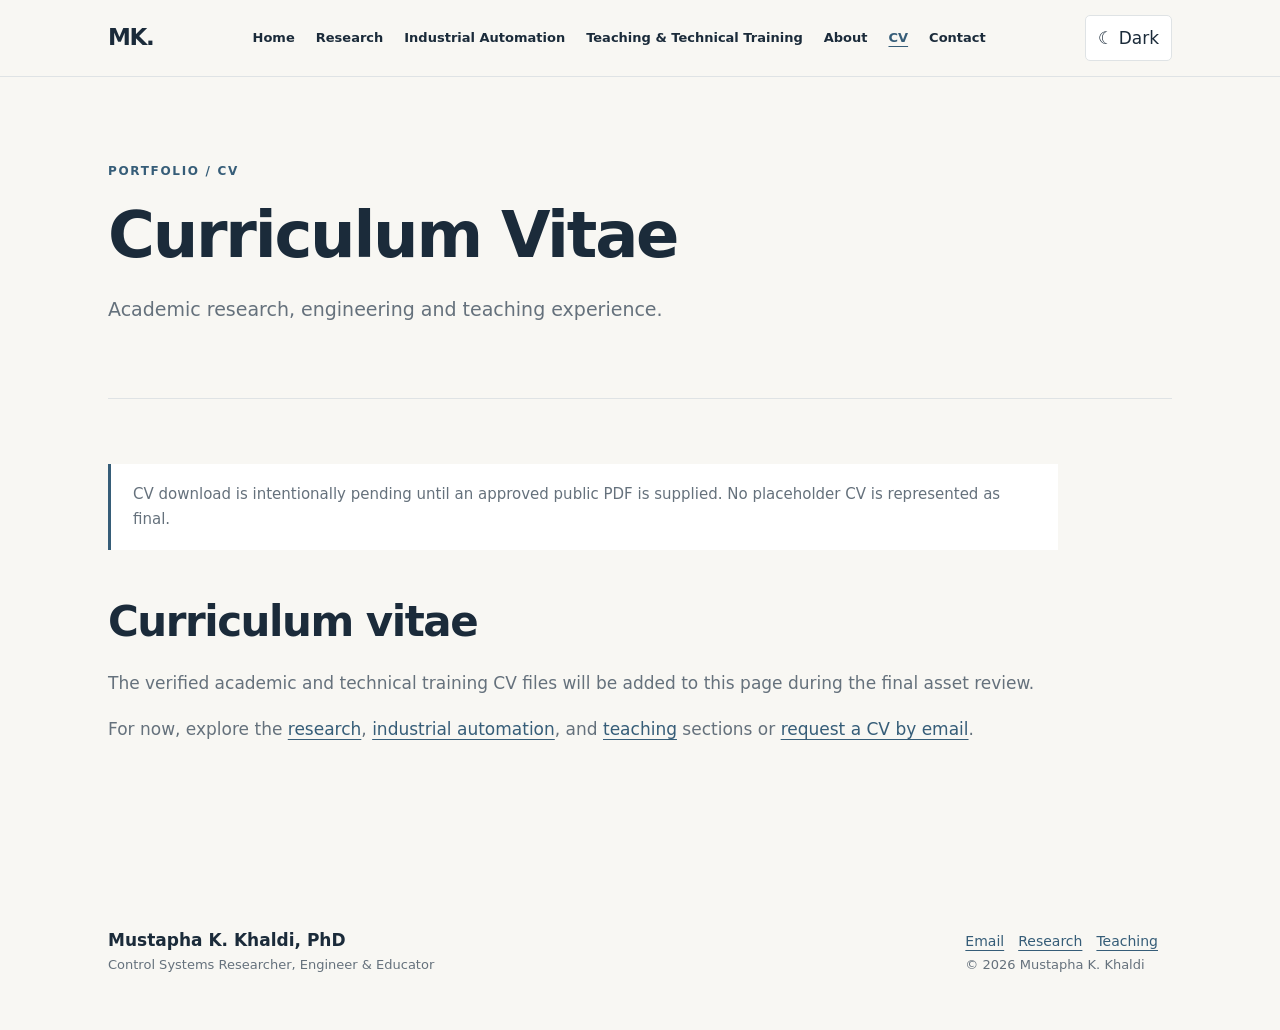
==== cv.html @ 3e9b9cb2 "Add files via upload" ====
<!doctype html><html lang="en"><head><meta charset="utf-8"><meta name="viewport" content="width=device-width, initial-scale=1"><meta name="description" content="Research, industrial automation and teaching portfolio of Mustapha K. Khaldi, PhD."><title>Curriculum Vitae | Mustapha K. Khaldi, PhD</title><link rel="stylesheet" href="assets/css/style.css"><script src="assets/js/main.js" defer></script></head><body><a class="skip" href="#main">Skip to content</a><header class="site-header"><div class="container header-inner"><a class="logo" href="index.html" aria-label="Mustapha Khaldi home">MK.</a><nav class="nav" id="main-nav" aria-label="Main navigation"><a href="index.html">Home</a><a href="research.html">Research</a><a href="industrial-automation.html">Industrial Automation</a><a href="teaching.html">Teaching & Technical Training</a><a href="about.html">About</a><a href="cv.html" aria-current="page">CV</a><a href="index.html#contact">Contact</a></nav><div class="header-actions"><button class="theme-toggle" data-theme-toggle type="button">Theme</button><button class="menu-toggle" data-menu-toggle type="button" aria-controls="main-nav" aria-expanded="false">Menu</button></div></div></header><main id="main"><div class="container"><div class="page-hero"><div class="overline">Portfolio / CV</div><h1>Curriculum Vitae</h1><p class="lead">Academic research, engineering and teaching experience.</p></div><div class="page-content"><div class="notice">CV download is intentionally pending until an approved public PDF is supplied. No placeholder CV is represented as final.</div><h2>Curriculum vitae</h2><p>The verified academic and technical training CV files will be added to this page during the final asset review.</p><p>For now, explore the <a href="research.html">research</a>, <a href="industrial-automation.html">industrial automation</a>, and <a href="teaching.html">teaching</a> sections or <a href="mailto:khaldi.mustapha.k@gmail.com">request a CV by email</a>.</p></div></div></main><footer class="footer"><div class="container footer-inner"><div><strong>Mustapha K. Khaldi, PhD</strong><div class="small">Control Systems Researcher, Engineer & Educator</div></div><div><a href="mailto:khaldi.mustapha.k@gmail.com">Email</a><a href="research.html">Research</a><a href="teaching.html">Teaching</a><div class="small">© <span id="year">2026</span> Mustapha K. Khaldi</div></div></div></footer></body></html>
---- assets/css/style.css ----
:root{color-scheme:light;--bg:#F8F7F3;--surface:#FFFFFF;--text:#1B2B3A;--accent:#365D78;--muted:#65717C;--border:#DFE3E5}
:root[data-theme="dark"]{color-scheme:dark;--bg:#111B25;--surface:#1B2936;--text:#F2F1ED;--accent:#A2C4D8;--muted:#AAB7C2;--border:#344451}
*{box-sizing:border-box}html{scroll-behavior:smooth;scroll-padding-top:90px}body{margin:0;background:var(--bg);color:var(--text);font:17px/1.65 Inter,ui-sans-serif,system-ui,-apple-system,"Segoe UI",sans-serif}a{color:var(--accent);text-underline-offset:4px}a:hover{text-decoration-thickness:2px}button{font:inherit}button:focus-visible,a:focus-visible{outline:3px solid var(--accent);outline-offset:4px}.container{max-width:1160px;margin:auto;padding-inline:48px}.site-header{position:sticky;top:0;z-index:20;background:var(--bg);border-bottom:1px solid var(--border)}.header-inner{display:flex;align-items:center;justify-content:space-between;gap:20px;min-height:76px}.logo{font-size:23px;font-weight:750;letter-spacing:-.06em;color:var(--text);text-decoration:none}.nav{display:flex;align-items:center;gap:21px}.nav a{font-size:13px;font-weight:600;color:var(--text);text-decoration:none}.nav a[aria-current="page"],.nav a:hover{color:var(--accent);text-decoration:underline}.theme-toggle,.menu-toggle{border:1px solid var(--border);background:var(--surface);color:var(--text);border-radius:5px;padding:8px 12px;cursor:pointer;min-height:42px}.menu-toggle{display:none}.hero{display:grid;grid-template-columns:1.4fr .85fr;gap:72px;align-items:center;padding-block:110px 120px}.eyebrow,.overline{font-size:12px;font-weight:700;letter-spacing:.14em;text-transform:uppercase;color:var(--accent)}h1,h2,h3{line-height:1.16;letter-spacing:-.035em}h1{font-size:clamp(42px,5vw,65px);margin:16px 0 22px;font-weight:650}h2{font-size:clamp(30px,3.3vw,42px);font-weight:620;margin:12px 0 22px}h3{font-size:21px;font-weight:650;margin:0 0 10px}p{margin:0 0 18px}.lead{font-size:19px;color:var(--muted);max-width:680px}.hero .lead{max-width:610px}.actions{display:flex;flex-wrap:wrap;gap:12px;margin-top:30px}.btn{display:inline-flex;align-items:center;justify-content:center;min-height:46px;padding:10px 18px;border:1px solid var(--accent);border-radius:5px;background:var(--accent);color:var(--bg);text-decoration:none;font-size:14px;font-weight:650}.btn:hover{filter:brightness(.94)}.btn.secondary{background:transparent;color:var(--accent)}.portrait-placeholder{aspect-ratio:4/5;border:1px solid var(--border);background:var(--surface);display:flex;align-items:center;justify-content:center;flex-direction:column;text-align:center;gap:12px;color:var(--muted);padding:35px}.portrait-placeholder svg{width:85px;height:85px;opacity:.45}.small{font-size:13px;color:var(--muted)}.pillar-nav{display:grid;grid-template-columns:repeat(3,1fr);border-block:1px solid var(--border)}.pillar-nav a{padding:25px 20px;text-decoration:none;color:var(--text);border-right:1px solid var(--border);font-weight:600}.pillar-nav a:first-child{padding-left:0}.pillar-nav a:last-child{border:0}.pillar-nav span{display:block;font-size:12px;color:var(--accent);letter-spacing:.12em;margin-bottom:5px}.section{padding-block:105px;border-bottom:1px solid var(--border)}.section-head{max-width:790px;margin-bottom:42px}.index-row{display:grid;grid-template-columns:65px 1fr 1.5fr;gap:25px;align-items:baseline;padding:25px 0;border-top:1px solid var(--border)}.index-row:last-child{border-bottom:1px solid var(--border)}.index-row .num{font-size:13px;color:var(--accent)}.index-row h3{font-size:20px}.index-row p{color:var(--muted);font-size:15px;margin:0}.subhead{margin:54px 0 20px}.publication{display:grid;grid-template-columns:75px 1fr;gap:20px;border-top:1px solid var(--border);padding:17px 0}.publication:last-child{border-bottom:1px solid var(--border)}.publication .year{color:var(--muted);font-size:14px}.publication a{font-size:14px}.section-link{display:inline-block;margin-top:30px;font-size:15px;font-weight:650}.case{display:grid;grid-template-columns:1.1fr 1fr;gap:36px;align-items:center;background:var(--surface);border:1px solid var(--border);padding:26px}.diagram{background:var(--bg);border:1px solid var(--border);padding:20px;min-height:300px;display:flex;align-items:center}.diagram svg{width:100%;height:auto}.tags{display:flex;flex-wrap:wrap;gap:8px;margin-top:20px}.tag{font-size:12px;color:var(--muted);border:1px solid var(--border);padding:3px 8px}.grid-four{display:grid;grid-template-columns:repeat(2,1fr);gap:30px;margin-top:38px}.mini{border-top:1px solid var(--border);padding-top:22px}.mini p{font-size:15px;color:var(--muted)}.timeline{display:grid;grid-template-columns:repeat(3,1fr);gap:24px}.timeline article{border-top:1px solid var(--border);padding-top:20px}.timeline p{font-size:15px;color:var(--muted)}.course-grid{display:grid;grid-template-columns:repeat(2,1fr);gap:18px}.course{border:1px solid var(--border);background:var(--surface);padding:22px}.course .small{margin:0 0 8px}.course h3{font-size:18px}.notice{padding:18px 22px;border-left:3px solid var(--accent);background:var(--surface);font-size:15px;color:var(--muted)}.about-strip{display:grid;grid-template-columns:1fr 1.6fr;gap:60px}.footer{padding-block:55px}.footer-inner{display:flex;justify-content:space-between;gap:25px;flex-wrap:wrap}.footer a{margin-right:14px;font-size:14px}.page-hero{padding-block:85px 55px;border-bottom:1px solid var(--border)}.page-hero h1{max-width:850px}.page-content{padding-block:65px 110px;max-width:950px}.page-content h2{margin-top:48px}.page-content li{margin-bottom:9px}.page-content p,.page-content li{color:var(--muted)}.skip{position:absolute;top:-100px;left:10px;background:var(--surface);padding:10px;z-index:30}.skip:focus{top:10px}@media(max-width:900px){.container{padding-inline:24px}.nav{gap:12px}.nav a{font-size:12px}.hero{gap:35px}.timeline{grid-template-columns:1fr}}@media(max-width:720px){.header-inner{min-height:68px}.menu-toggle{display:block}.header-actions{display:flex;gap:8px}.nav{display:none;position:absolute;top:67px;left:0;right:0;padding:16px 24px 24px;background:var(--bg);border-bottom:1px solid var(--border);flex-direction:column;align-items:stretch}.nav.open{display:flex}.nav a{font-size:15px;padding:7px 0}.hero{grid-template-columns:1fr;padding-block:60px 70px}.portrait-placeholder{max-width:360px;aspect-ratio:5/3}.pillar-nav{grid-template-columns:1fr}.pillar-nav a,.pillar-nav a:first-child{padding:15px 0;border-right:0;border-bottom:1px solid var(--border)}.section{padding-block:65px}.index-row{grid-template-columns:35px 1fr;gap:10px}.index-row p{grid-column:2}.case{grid-template-columns:1fr;padding:16px}.grid-four,.course-grid,.about-strip{grid-template-columns:1fr}.page-hero{padding-block:55px 40px}.page-content{padding-block:40px 75px}}@media(prefers-reduced-motion:reduce){html{scroll-behavior:auto}*,*:before,*:after{animation-duration:.01ms!important;transition-duration:.01ms!important}}
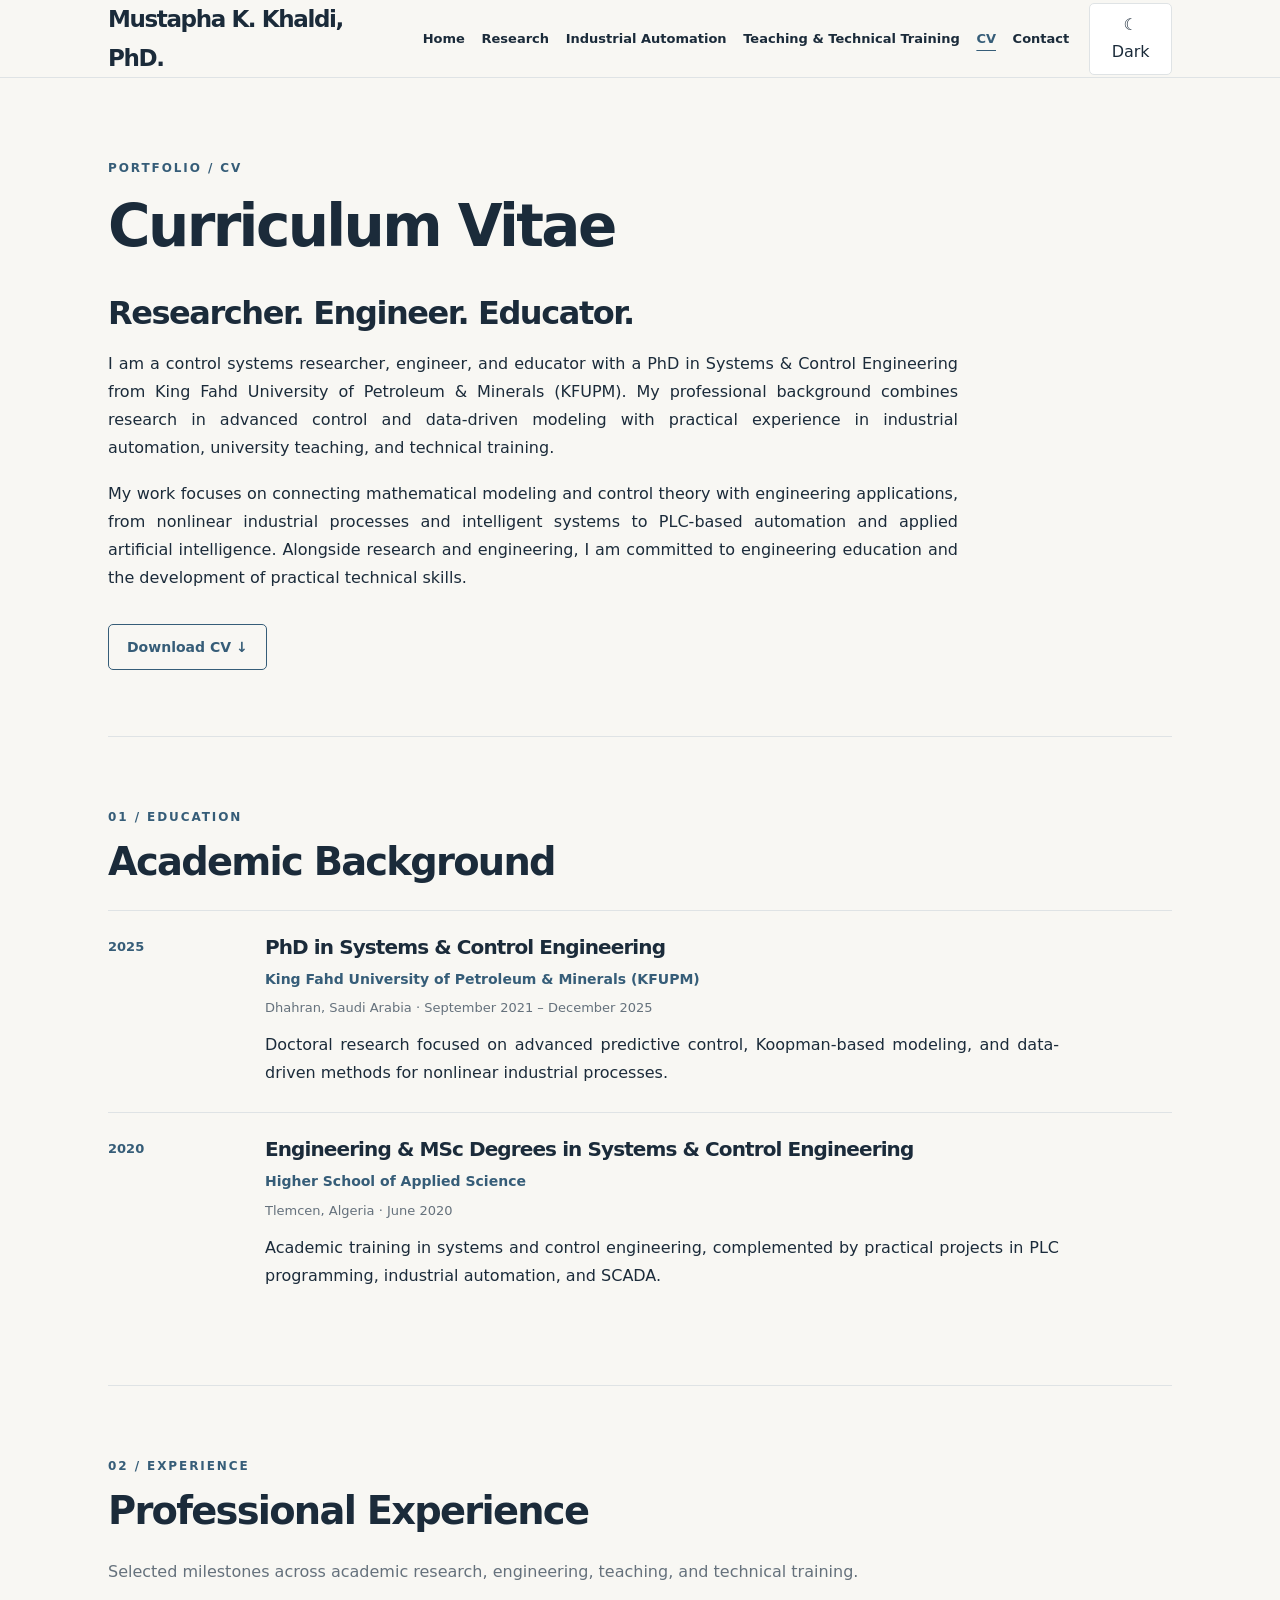
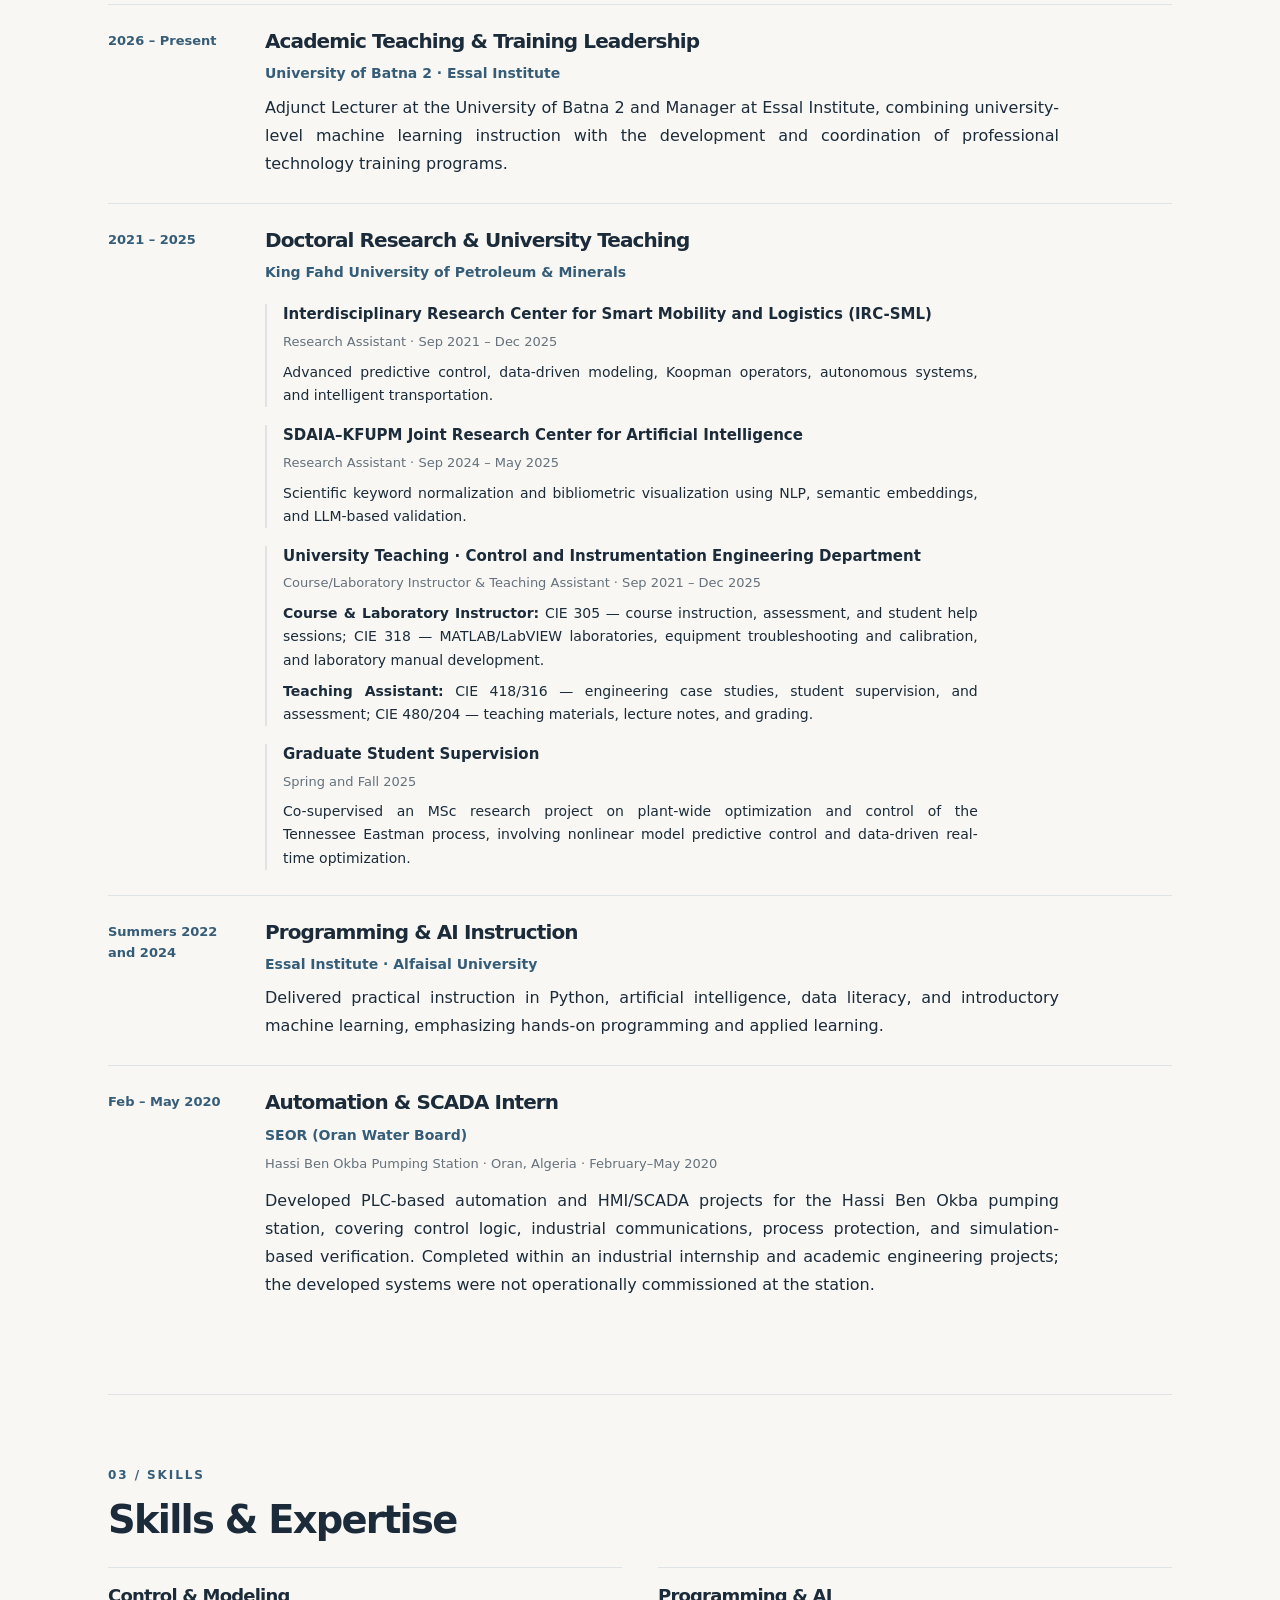
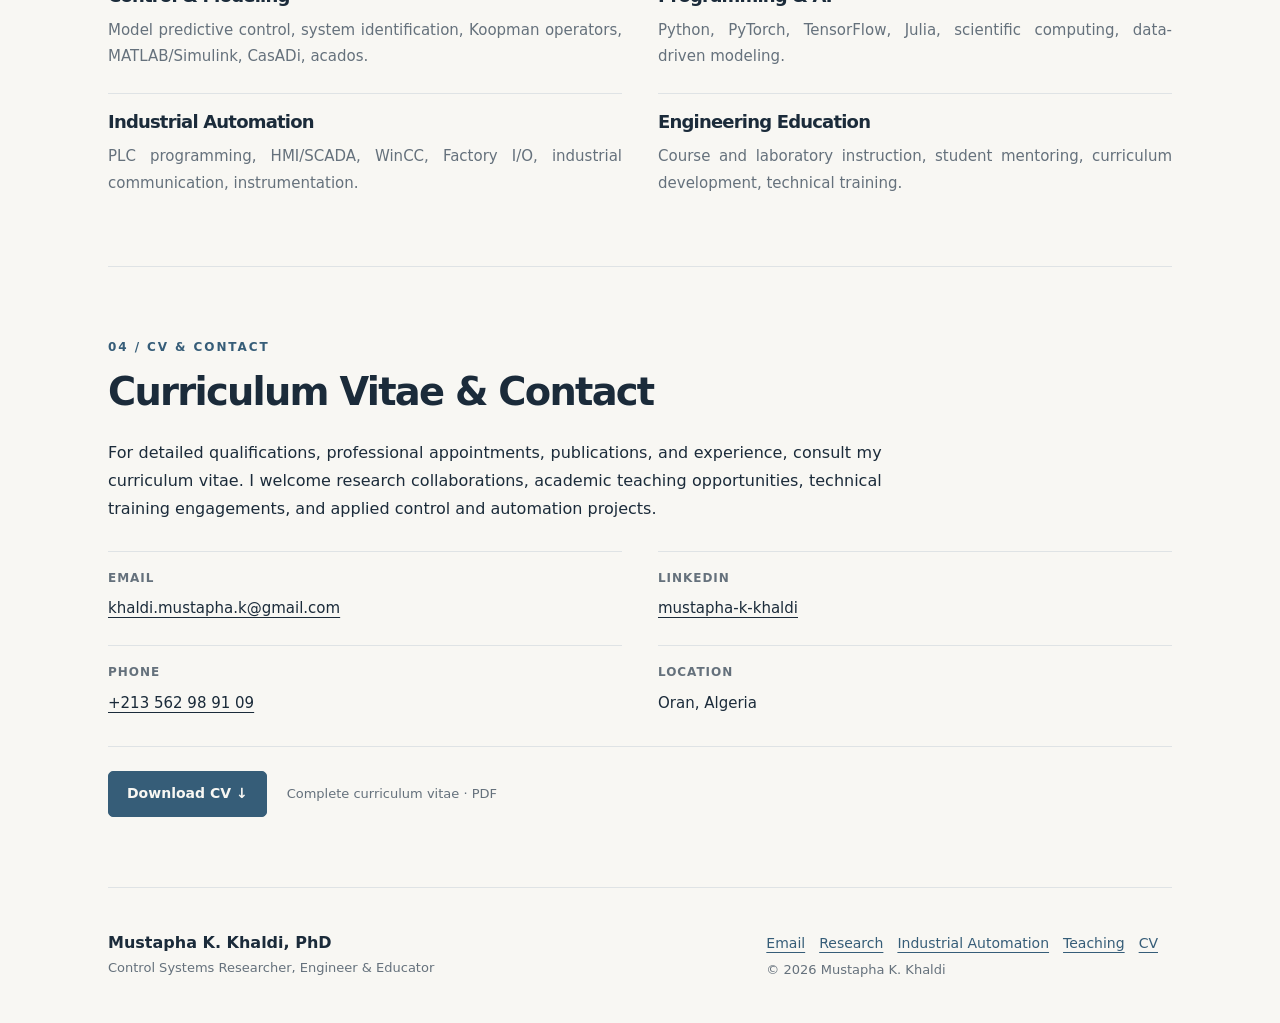
==== commit 1cb7e7f0: "Add files via upload" ====
--- a/cv.html
+++ b/cv.html
@@ -1 +1,226 @@
-<!doctype html><html lang="en"><head><meta charset="utf-8"><meta name="viewport" content="width=device-width, initial-scale=1"><meta name="description" content="Research, industrial automation and teaching portfolio of Mustapha K. Khaldi, PhD."><title>Curriculum Vitae | Mustapha K. Khaldi, PhD</title><link rel="stylesheet" href="assets/css/style.css"><script src="assets/js/main.js" defer></script></head><body><a class="skip" href="#main">Skip to content</a><header class="site-header"><div class="container header-inner"><a class="logo" href="index.html" aria-label="Mustapha Khaldi home">MK.</a><nav class="nav" id="main-nav" aria-label="Main navigation"><a href="index.html">Home</a><a href="research.html">Research</a><a href="industrial-automation.html">Industrial Automation</a><a href="teaching.html">Teaching & Technical Training</a><a href="about.html">About</a><a href="cv.html" aria-current="page">CV</a><a href="index.html#contact">Contact</a></nav><div class="header-actions"><button class="theme-toggle" data-theme-toggle type="button">Theme</button><button class="menu-toggle" data-menu-toggle type="button" aria-controls="main-nav" aria-expanded="false">Menu</button></div></div></header><main id="main"><div class="container"><div class="page-hero"><div class="overline">Portfolio / CV</div><h1>Curriculum Vitae</h1><p class="lead">Academic research, engineering and teaching experience.</p></div><div class="page-content"><div class="notice">CV download is intentionally pending until an approved public PDF is supplied. No placeholder CV is represented as final.</div><h2>Curriculum vitae</h2><p>The verified academic and technical training CV files will be added to this page during the final asset review.</p><p>For now, explore the <a href="research.html">research</a>, <a href="industrial-automation.html">industrial automation</a>, and <a href="teaching.html">teaching</a> sections or <a href="mailto:khaldi.mustapha.k@gmail.com">request a CV by email</a>.</p></div></div></main><footer class="footer"><div class="container footer-inner"><div><strong>Mustapha K. Khaldi, PhD</strong><div class="small">Control Systems Researcher, Engineer & Educator</div></div><div><a href="mailto:khaldi.mustapha.k@gmail.com">Email</a><a href="research.html">Research</a><a href="teaching.html">Teaching</a><div class="small">© <span id="year">2026</span> Mustapha K. Khaldi</div></div></div></footer></body></html>+<!DOCTYPE html>
+
+<html lang="en">
+
+<head>
+    <meta charset="utf-8" />
+    <meta content="width=device-width, initial-scale=1" name="viewport" />
+    <meta content="Professional background, education, experience and CV of Mustapha K. Khaldi, PhD."
+        name="description" />
+    <title>CV | Mustapha K. Khaldi, PhD</title>
+    <script src="assets/js/theme-init.js"></script>
+  <link href="assets/css/style.css" rel="stylesheet" />
+  <link rel="icon" href="assets/images/favicon.svg" type="image/svg+xml">
+  <meta name="theme-color" content="#F8F7F3" media="(prefers-color-scheme: light)">
+  <meta name="theme-color" content="#111B25" media="(prefers-color-scheme: dark)">
+  <meta property="og:type" content="website">
+  <meta property="og:site_name" content="Mustapha K. Khaldi, PhD">
+  <meta property="og:title" content="CV | Mustapha K. Khaldi, PhD">
+  <meta property="og:description" content="Professional background, education, experience and CV of Mustapha K. Khaldi, PhD.">
+  <meta name="twitter:card" content="summary">
+    <script defer="" src="assets/js/main.js"></script>
+</head>
+
+<body><a class="skip" href="#main">Skip to content</a>
+    <header class="site-header">
+        <div class="container header-inner"><a aria-label="Mustapha Khaldi home" class="logo" href="index.html">Mustapha K. Khaldi, PhD.</a>
+            <nav aria-label="Main navigation" class="nav" id="main-nav"><a href="index.html">Home</a><a
+                    href="research.html">Research</a><a href="industrial-automation.html">Industrial Automation</a><a
+                    href="teaching.html">Teaching &amp; Technical Training</a><a aria-current="page"
+                    href="cv.html">CV</a><a href="index.html#contact">Contact</a></nav>
+            <div class="header-actions"><button class="theme-toggle" data-theme-toggle=""
+                    type="button">Theme</button><button aria-controls="main-nav" aria-expanded="false"
+                    class="menu-toggle" data-menu-toggle="" type="button">Menu</button></div>
+        </div>
+    </header>
+    <main id="main">
+        <div class="container">
+            <section class="about-v5-hero" id="profile">
+                <div class="overline">Portfolio / CV</div>
+                <h1>Curriculum Vitae</h1>
+                <div class="about-v5-intro">
+                    <div>
+                        <h2>Researcher. Engineer. Educator.</h2>
+                        <p>I am a control systems researcher, engineer, and educator with a PhD in Systems &amp; Control
+                            Engineering from King Fahd University of Petroleum &amp; Minerals (KFUPM). My professional
+                            background combines research in advanced control and data-driven modeling with practical
+                            experience in industrial automation, university teaching, and technical training.</p>
+                        <p>My work focuses on connecting mathematical modeling and control theory with engineering
+                            applications, from nonlinear industrial processes and intelligent systems to PLC-based
+                            automation and applied artificial intelligence. Alongside research and engineering, I am
+                            committed to engineering education and the development of practical technical skills.</p><a
+                            class="btn secondary" download="Mustapha_K_Khaldi_CV.pdf" href="assets/cv/CV.pdf">Download
+                            CV ↓</a>
+                    </div>
+                </div>
+            </section>
+            <section class="about-v5-section" id="education">
+                <div class="overline">01 / Education</div>
+                <h2>Academic Background</h2>
+                <div class="about-v5-list">
+                    <article>
+                        <div class="about-v5-date">2025</div>
+                        <div>
+                            <h3>PhD in Systems &amp; Control Engineering</h3>
+                            <p class="about-v5-org">King Fahd University of Petroleum &amp; Minerals (KFUPM)</p>
+                            <div class="about-v5-meta">Dhahran, Saudi Arabia · September 2021 – December 2025</div>
+                            <p>Doctoral research focused on advanced predictive control, Koopman-based modeling, and
+                                data-driven methods for nonlinear industrial processes.</p>
+                        </div>
+                    </article>
+                    <article>
+                        <div class="about-v5-date">2020</div>
+                        <div>
+                            <h3>Engineering &amp; MSc Degrees in Systems &amp; Control Engineering</h3>
+                            <p class="about-v5-org">Higher School of Applied Science</p>
+                            <div class="about-v5-meta">Tlemcen, Algeria · June 2020</div>
+                            <p>Academic training in systems and control engineering, complemented by practical projects
+                                in PLC programming, industrial automation, and SCADA.</p>
+                        </div>
+                    </article>
+                </div>
+            </section>
+            <section class="about-v5-section" id="experience">
+                <div class="overline">02 / Experience</div>
+                <h2>Professional Experience</h2>
+                <p class="about-v5-lead">Selected milestones across academic research, engineering, teaching, and
+                    technical training.</p>
+                <div class="about-v5-list">
+                    <article>
+                        <div class="about-v5-date">2026 – Present</div>
+                        <div>
+                            <h3>Academic Teaching &amp; Training Leadership</h3>
+                            <p class="about-v5-org">University of Batna 2 · Essal Institute</p>
+                            <p>Adjunct Lecturer at the University of Batna 2 and Manager at Essal Institute, combining
+                                university-level machine learning instruction with the development and coordination of
+                                professional technology training programs.</p>
+                        </div>
+                    </article>
+                    <article>
+                        <div class="about-v5-date">2021 – 2025</div>
+                        <div>
+                            <h3>Doctoral Research &amp; University Teaching</h3>
+                            <p class="about-v5-org">King Fahd University of Petroleum &amp; Minerals</p>
+                            <div class="cv-kfupm-roles">
+                                <div class="cv-kfupm-role">
+                                    <h4>Interdisciplinary Research Center for Smart Mobility and Logistics (IRC-SML)
+                                    </h4>
+                                    <div class="about-v5-meta">Research Assistant · Sep 2021 – Dec 2025</div>
+                                    <p>Advanced predictive control, data-driven modeling, Koopman operators, autonomous
+                                        systems, and intelligent transportation.</p>
+                                </div>
+                                <div class="cv-kfupm-role">
+                                    <h4>SDAIA–KFUPM Joint Research Center for Artificial Intelligence</h4>
+                                    <div class="about-v5-meta">Research Assistant · Sep 2024 – May 2025</div>
+                                    <p>Scientific keyword normalization and bibliometric visualization using NLP,
+                                        semantic embeddings, and LLM-based validation.</p>
+                                </div>
+                                <div class="cv-kfupm-role">
+                                    <h4>University Teaching · Control and Instrumentation Engineering Department</h4>
+                                    <div class="about-v5-meta">Course/Laboratory Instructor &amp; Teaching Assistant ·
+                                        Sep 2021 – Dec 2025</div>
+                                    <p><strong>Course &amp; Laboratory Instructor:</strong> CIE 305 — course
+                                        instruction, assessment, and student help sessions; CIE 318 — MATLAB/LabVIEW
+                                        laboratories, equipment troubleshooting and calibration, and laboratory manual
+                                        development.</p>
+                                    <p><strong>Teaching Assistant:</strong> CIE 418/316 — engineering case studies,
+                                        student supervision, and assessment; CIE 480/204 — teaching materials, lecture
+                                        notes, and grading.</p>
+                                </div>
+                                <div class="cv-kfupm-role">
+                                    <h4>Graduate Student Supervision</h4>
+                                    <div class="about-v5-meta">Spring and Fall 2025</div>
+                                    <p>Co-supervised an MSc research project on plant-wide optimization and control of
+                                        the Tennessee Eastman process, involving nonlinear model predictive control and
+                                        data-driven real-time optimization.</p>
+                                </div>
+                            </div>
+                        </div>
+                    </article>
+                    <article>
+                        <div class="about-v5-date">Summers 2022 and 2024</div>
+                        <div>
+                            <h3>Programming &amp; AI Instruction</h3>
+                            <p class="about-v5-org">Essal Institute · Alfaisal University</p>
+                            <p>Delivered practical instruction in Python, artificial intelligence, data literacy, and
+                                introductory machine learning, emphasizing hands-on programming and applied learning.
+                            </p>
+                        </div>
+                    </article>
+                    <article>
+                        <div class="about-v5-date">Feb – May 2020</div>
+                        <div>
+                            <h3>Automation &amp; SCADA Intern</h3>
+                            <p class="about-v5-org">SEOR (Oran Water Board)</p>
+                            <div class="about-v5-meta">Hassi Ben Okba Pumping Station · Oran, Algeria · February–May 2020</div>
+                            <p>Developed PLC-based automation and HMI/SCADA projects for the Hassi Ben Okba pumping
+                                station, covering control logic, industrial communications, process protection, and
+                                simulation-based verification. Completed within an industrial internship and academic
+                                engineering projects; the developed systems were not operationally commissioned at the
+                                station.</p>
+                        </div>
+                    </article>
+                </div>
+            </section>
+            <section class="about-v5-section" id="skills">
+                <div class="overline">03 / Skills</div>
+                <h2>Skills &amp; Expertise</h2>
+                <div class="about-v5-skills">
+                    <article>
+                        <h3>Control &amp; Modeling</h3>
+                        <p>Model predictive control, system identification, Koopman operators, MATLAB/Simulink, CasADi,
+                            acados.</p>
+                    </article>
+                    <article>
+                        <h3>Programming &amp; AI</h3>
+                        <p>Python, PyTorch, TensorFlow, Julia, scientific computing, data-driven modeling.</p>
+                    </article>
+                    <article>
+                        <h3>Industrial Automation</h3>
+                        <p>PLC programming, HMI/SCADA, WinCC, Factory I/O, industrial communication, instrumentation.
+                        </p>
+                    </article>
+                    <article>
+                        <h3>Engineering Education</h3>
+                        <p>Course and laboratory instruction, student mentoring, curriculum development, technical
+                            training.</p>
+                    </article>
+                </div>
+            </section>
+            <section class="about-v5-section about-v5-contact" id="cv-contact">
+                <div class="overline">04 / CV &amp; Contact</div>
+                <h2>Curriculum Vitae &amp; Contact</h2>
+                <p>For detailed qualifications, professional appointments, publications, and experience, consult my
+                    curriculum vitae. I welcome research collaborations, academic teaching opportunities, technical
+                    training engagements, and applied control and automation projects.</p>
+                <div aria-label="Contact details" class="cv-contact-grid" role="group">
+                    <div class="cv-contact-item"><span class="cv-contact-label">Email</span><a
+                            href="mailto:khaldi.mustapha.k@gmail.com">khaldi.mustapha.k@gmail.com</a></div>
+                    <div class="cv-contact-item"><span class="cv-contact-label">LinkedIn</span><a
+                            href="https://www.linkedin.com/in/mustapha-k-khaldi/" rel="noopener noreferrer"
+                            target="_blank">mustapha-k-khaldi</a></div>
+                    <div class="cv-contact-item"><span class="cv-contact-label">Phone</span><a
+                            href="tel:+213562989109">+213 562 98 91 09</a></div>
+                    <div class="cv-contact-item"><span class="cv-contact-label">Location</span><span>Oran,
+                            Algeria</span></div>
+                </div>
+                <div class="cv-download-row"><a class="btn" download="Mustapha_K_Khaldi_CV.pdf"
+                        href="assets/cv/CV.pdf">Download CV ↓</a><span class="about-v5-pending">Complete curriculum
+                        vitae · PDF</span></div>
+            </section>
+        </div>
+    </main>
+    <footer class="footer">
+        <div class="container footer-inner">
+            <div><strong>Mustapha K. Khaldi, PhD</strong>
+                <div class="small">Control Systems Researcher, Engineer &amp; Educator</div>
+            </div>
+            <div><a href="mailto:khaldi.mustapha.k@gmail.com">Email</a><a href="research.html">Research</a><a href="industrial-automation.html">Industrial Automation</a><a
+                    href="teaching.html">Teaching</a><a href="cv.html">CV</a>
+                <div class="small">© <span id="year">2026</span> Mustapha K. Khaldi</div>
+            </div>
+        </div>
+    </footer>
+</body>
+
+</html>
--- a/assets/css/style.css
+++ b/assets/css/style.css
@@ -1,4 +1,1823 @@
-
-:root{color-scheme:light;--bg:#F8F7F3;--surface:#FFFFFF;--text:#1B2B3A;--accent:#365D78;--muted:#65717C;--border:#DFE3E5}
-:root[data-theme="dark"]{color-scheme:dark;--bg:#111B25;--surface:#1B2936;--text:#F2F1ED;--accent:#A2C4D8;--muted:#AAB7C2;--border:#344451}
-*{box-sizing:border-box}html{scroll-behavior:smooth;scroll-padding-top:90px}body{margin:0;background:var(--bg);color:var(--text);font:17px/1.65 Inter,ui-sans-serif,system-ui,-apple-system,"Segoe UI",sans-serif}a{color:var(--accent);text-underline-offset:4px}a:hover{text-decoration-thickness:2px}button{font:inherit}button:focus-visible,a:focus-visible{outline:3px solid var(--accent);outline-offset:4px}.container{max-width:1160px;margin:auto;padding-inline:48px}.site-header{position:sticky;top:0;z-index:20;background:var(--bg);border-bottom:1px solid var(--border)}.header-inner{display:flex;align-items:center;justify-content:space-between;gap:20px;min-height:76px}.logo{font-size:23px;font-weight:750;letter-spacing:-.06em;color:var(--text);text-decoration:none}.nav{display:flex;align-items:center;gap:21px}.nav a{font-size:13px;font-weight:600;color:var(--text);text-decoration:none}.nav a[aria-current="page"],.nav a:hover{color:var(--accent);text-decoration:underline}.theme-toggle,.menu-toggle{border:1px solid var(--border);background:var(--surface);color:var(--text);border-radius:5px;padding:8px 12px;cursor:pointer;min-height:42px}.menu-toggle{display:none}.hero{display:grid;grid-template-columns:1.4fr .85fr;gap:72px;align-items:center;padding-block:110px 120px}.eyebrow,.overline{font-size:12px;font-weight:700;letter-spacing:.14em;text-transform:uppercase;color:var(--accent)}h1,h2,h3{line-height:1.16;letter-spacing:-.035em}h1{font-size:clamp(42px,5vw,65px);margin:16px 0 22px;font-weight:650}h2{font-size:clamp(30px,3.3vw,42px);font-weight:620;margin:12px 0 22px}h3{font-size:21px;font-weight:650;margin:0 0 10px}p{margin:0 0 18px}.lead{font-size:19px;color:var(--muted);max-width:680px}.hero .lead{max-width:610px}.actions{display:flex;flex-wrap:wrap;gap:12px;margin-top:30px}.btn{display:inline-flex;align-items:center;justify-content:center;min-height:46px;padding:10px 18px;border:1px solid var(--accent);border-radius:5px;background:var(--accent);color:var(--bg);text-decoration:none;font-size:14px;font-weight:650}.btn:hover{filter:brightness(.94)}.btn.secondary{background:transparent;color:var(--accent)}.portrait-placeholder{aspect-ratio:4/5;border:1px solid var(--border);background:var(--surface);display:flex;align-items:center;justify-content:center;flex-direction:column;text-align:center;gap:12px;color:var(--muted);padding:35px}.portrait-placeholder svg{width:85px;height:85px;opacity:.45}.small{font-size:13px;color:var(--muted)}.pillar-nav{display:grid;grid-template-columns:repeat(3,1fr);border-block:1px solid var(--border)}.pillar-nav a{padding:25px 20px;text-decoration:none;color:var(--text);border-right:1px solid var(--border);font-weight:600}.pillar-nav a:first-child{padding-left:0}.pillar-nav a:last-child{border:0}.pillar-nav span{display:block;font-size:12px;color:var(--accent);letter-spacing:.12em;margin-bottom:5px}.section{padding-block:105px;border-bottom:1px solid var(--border)}.section-head{max-width:790px;margin-bottom:42px}.index-row{display:grid;grid-template-columns:65px 1fr 1.5fr;gap:25px;align-items:baseline;padding:25px 0;border-top:1px solid var(--border)}.index-row:last-child{border-bottom:1px solid var(--border)}.index-row .num{font-size:13px;color:var(--accent)}.index-row h3{font-size:20px}.index-row p{color:var(--muted);font-size:15px;margin:0}.subhead{margin:54px 0 20px}.publication{display:grid;grid-template-columns:75px 1fr;gap:20px;border-top:1px solid var(--border);padding:17px 0}.publication:last-child{border-bottom:1px solid var(--border)}.publication .year{color:var(--muted);font-size:14px}.publication a{font-size:14px}.section-link{display:inline-block;margin-top:30px;font-size:15px;font-weight:650}.case{display:grid;grid-template-columns:1.1fr 1fr;gap:36px;align-items:center;background:var(--surface);border:1px solid var(--border);padding:26px}.diagram{background:var(--bg);border:1px solid var(--border);padding:20px;min-height:300px;display:flex;align-items:center}.diagram svg{width:100%;height:auto}.tags{display:flex;flex-wrap:wrap;gap:8px;margin-top:20px}.tag{font-size:12px;color:var(--muted);border:1px solid var(--border);padding:3px 8px}.grid-four{display:grid;grid-template-columns:repeat(2,1fr);gap:30px;margin-top:38px}.mini{border-top:1px solid var(--border);padding-top:22px}.mini p{font-size:15px;color:var(--muted)}.timeline{display:grid;grid-template-columns:repeat(3,1fr);gap:24px}.timeline article{border-top:1px solid var(--border);padding-top:20px}.timeline p{font-size:15px;color:var(--muted)}.course-grid{display:grid;grid-template-columns:repeat(2,1fr);gap:18px}.course{border:1px solid var(--border);background:var(--surface);padding:22px}.course .small{margin:0 0 8px}.course h3{font-size:18px}.notice{padding:18px 22px;border-left:3px solid var(--accent);background:var(--surface);font-size:15px;color:var(--muted)}.about-strip{display:grid;grid-template-columns:1fr 1.6fr;gap:60px}.footer{padding-block:55px}.footer-inner{display:flex;justify-content:space-between;gap:25px;flex-wrap:wrap}.footer a{margin-right:14px;font-size:14px}.page-hero{padding-block:85px 55px;border-bottom:1px solid var(--border)}.page-hero h1{max-width:850px}.page-content{padding-block:65px 110px;max-width:950px}.page-content h2{margin-top:48px}.page-content li{margin-bottom:9px}.page-content p,.page-content li{color:var(--muted)}.skip{position:absolute;top:-100px;left:10px;background:var(--surface);padding:10px;z-index:30}.skip:focus{top:10px}@media(max-width:900px){.container{padding-inline:24px}.nav{gap:12px}.nav a{font-size:12px}.hero{gap:35px}.timeline{grid-template-columns:1fr}}@media(max-width:720px){.header-inner{min-height:68px}.menu-toggle{display:block}.header-actions{display:flex;gap:8px}.nav{display:none;position:absolute;top:67px;left:0;right:0;padding:16px 24px 24px;background:var(--bg);border-bottom:1px solid var(--border);flex-direction:column;align-items:stretch}.nav.open{display:flex}.nav a{font-size:15px;padding:7px 0}.hero{grid-template-columns:1fr;padding-block:60px 70px}.portrait-placeholder{max-width:360px;aspect-ratio:5/3}.pillar-nav{grid-template-columns:1fr}.pillar-nav a,.pillar-nav a:first-child{padding:15px 0;border-right:0;border-bottom:1px solid var(--border)}.section{padding-block:65px}.index-row{grid-template-columns:35px 1fr;gap:10px}.index-row p{grid-column:2}.case{grid-template-columns:1fr;padding:16px}.grid-four,.course-grid,.about-strip{grid-template-columns:1fr}.page-hero{padding-block:55px 40px}.page-content{padding-block:40px 75px}}@media(prefers-reduced-motion:reduce){html{scroll-behavior:auto}*,*:before,*:after{animation-duration:.01ms!important;transition-duration:.01ms!important}}
+/* =============================================================================
+   Mustapha K. Khaldi - portfolio stylesheet
+   Editorial Engineering Minimalism. The palette tokens below are approved: do not alter.
+   Sections: tokens, base, layout and shared, header/nav, home, research, teaching,
+             industrial automation, cv, footer, accessibility.
+   Rule order inside each section follows the original cascade order.
+   ============================================================================= */
+
+/* ---------- Design tokens (approved light/dark palette; do not change without approval) ---------- */
+:root {
+  color-scheme: light;
+  --bg: #F8F7F3;
+  --surface: #FFFFFF;
+  --text: #1B2B3A;
+  --accent: #365D78;
+  --muted: #65717C;
+  --border: #DFE3E5;
+}
+:root[data-theme="dark"] {
+  color-scheme: dark;
+  --bg: #111B25;
+  --surface: #1B2936;
+  --text: #F2F1ED;
+  --accent: #A2C4D8;
+  --muted: #AAB7C2;
+  --border: #344451;
+}
+
+/* ---------- Base elements ---------- */
+* {
+  box-sizing: border-box;
+}
+html {
+  scroll-behavior: smooth;
+  scroll-padding-top: calc(var(--header-h) + 16px);
+}
+body {
+  margin: 0;
+  background: var(--bg);
+  color: var(--text);
+  font: 17px/1.65 Inter,ui-sans-serif,system-ui,-apple-system,"Segoe UI",sans-serif;
+}
+a {
+  color: var(--accent);
+  text-underline-offset: 4px;
+}
+a:hover {
+  text-decoration-thickness: 2px;
+}
+button {
+  font: inherit;
+}
+button:focus-visible,
+a:focus-visible {
+  outline: 3px solid var(--accent);
+  outline-offset: 4px;
+}
+h3 {
+  line-height: 1.16;
+}
+h1 {
+  margin: 16px 0 22px;
+}
+h2 {
+  font-weight: 620;
+  margin: 12px 0 22px;
+}
+h3 {
+  font-size: 21px;
+  font-weight: 650;
+  margin: 0 0 10px;
+}
+p {
+  margin: 0 0 18px;
+}
+.actions {
+  display: flex;
+  flex-wrap: wrap;
+  gap: 12px;
+  margin-top: 30px;
+}
+body {
+  font-size: 16px;
+  line-height: 1.68;
+  -webkit-font-smoothing: antialiased;
+}
+h1,
+h2,
+h3 {
+  letter-spacing: -.045em;
+}
+h1 {
+  font-size: clamp(42px,4.6vw,61px);
+  line-height: 1.13;
+  font-weight: 650;
+}
+h2 {
+  font-size: clamp(30px,3vw,39px);
+  line-height: 1.2;
+}
+p {
+  text-align: justify;
+  text-justify: inter-word;
+  hyphens: auto;
+  -webkit-hyphens: auto;
+  overflow-wrap: break-word;
+}
+img,
+video,
+svg,
+canvas {
+  max-width: 100%;
+}
+img {
+  height: auto;
+}
+figure,
+picture {
+  min-width: 0;
+  max-width: 100%;
+}
+figure {
+  overflow-wrap: anywhere;
+}
+
+/* Image slots whose artwork is not ready: hidden, markup/captions/paths kept.
+   Remove the data-asset-pending attribute from the element to show it again. */
+[data-asset-pending] {
+  display: none !important;
+}
+
+/* Typography refinements */
+p {
+  text-wrap: pretty;
+}
+.publication .year,
+.research-year,
+.research-area-num,
+.index-row .num,
+.teaching-date,
+.teaching-course-item .number,
+.about-v5-date,
+.automation-number,
+#featured .research-outcome-value {
+  font-variant-numeric: tabular-nums;
+}
+
+/* ---------- Layout and shared components (container, buttons, type utilities) ---------- */
+.container {
+  max-width: 1160px;
+  margin: auto;
+  padding-inline: 48px;
+}
+.eyebrow,
+.overline {
+  font-size: 12px;
+  font-weight: 700;
+  text-transform: uppercase;
+  color: var(--accent);
+}
+.lead {
+  color: var(--muted);
+  max-width: 680px;
+}
+.btn {
+  display: inline-flex;
+  align-items: center;
+  justify-content: center;
+  min-height: 46px;
+  padding: 10px 18px;
+  border: 1px solid var(--accent);
+  border-radius: 5px;
+  background: var(--accent);
+  color: var(--bg);
+  text-decoration: none;
+  font-size: 14px;
+  font-weight: 650;
+}
+.btn.secondary {
+  background: transparent;
+  color: var(--accent);
+}
+.small {
+  font-size: 13px;
+  color: var(--muted);
+}
+.section-link {
+  display: inline-block;
+  font-size: 15px;
+  font-weight: 650;
+}
+.tags {
+  display: flex;
+  flex-wrap: wrap;
+  gap: 8px;
+  margin-top: 20px;
+}
+
+@media (max-width: 900px) {
+  .container {
+    padding-inline: 24px;
+  }
+}
+.lead {
+  font-size: 18px;
+  line-height: 1.7;
+}
+.eyebrow,
+.overline {
+  letter-spacing: .16em;
+}
+.subhead {
+  margin: 43px 0 18px;
+  font-size: 22px;
+}
+.section-link {
+  margin-top: 24px;
+  text-decoration-thickness: 1px;
+  transition: color .2s ease;
+}
+.section-link:hover {
+  color: var(--text);
+}
+.btn {
+  transition: background-color .2s ease,color .2s ease,border-color .2s ease,transform .1s ease;
+}
+.btn:active {
+  transform: translateY(1px);
+}
+.btn:hover {
+  filter: none;
+  background: var(--text);
+  border-color: var(--text);
+  color: var(--bg);
+}
+.btn.secondary:hover {
+  background: var(--accent);
+  color: var(--bg);
+}
+
+/* ---------- Header, navigation and skip link ---------- */
+/* Sticky header height (73px; 101px while the nav wraps onto a second row). Used for anchor offsets. */
+:root {
+  --header-h: 73px;
+}
+@media (min-width: 721px) and (max-width: 1100px) {
+  :root {
+    --header-h: 101px;
+  }
+}
+.site-header {
+  position: sticky;
+  top: 0;
+  z-index: 20;
+  background: var(--bg);
+  border-bottom: 1px solid var(--border);
+}
+.header-inner {
+  display: flex;
+  align-items: center;
+  justify-content: space-between;
+  gap: 20px;
+}
+.logo {
+  font-size: 23px;
+  font-weight: 750;
+  letter-spacing: -.06em;
+  color: var(--text);
+  text-decoration: none;
+}
+.nav {
+  display: flex;
+  align-items: center;
+}
+.nav a {
+  color: var(--text);
+  text-decoration: none;
+}
+.nav a[aria-current="page"],
+.nav a:hover {
+  color: var(--accent);
+  text-decoration: underline;
+}
+.theme-toggle,
+.menu-toggle {
+  border: 1px solid var(--border);
+  background: var(--surface);
+  color: var(--text);
+  border-radius: 5px;
+  padding: 8px 12px;
+  cursor: pointer;
+  min-height: 42px;
+}
+.menu-toggle {
+  display: none;
+}
+.skip {
+  position: absolute;
+  top: -100px;
+  left: 10px;
+  background: var(--surface);
+  padding: 10px;
+  z-index: 30;
+}
+.skip:focus {
+  top: 10px;
+}
+
+@media (max-width: 720px) {
+  .menu-toggle {
+    display: block;
+  }
+  .header-actions {
+    display: flex;
+    gap: 8px;
+  }
+  .nav {
+    display: none;
+    position: absolute;
+    top: 67px;
+    left: 0;
+    right: 0;
+    background: var(--bg);
+    border-bottom: 1px solid var(--border);
+    flex-direction: column;
+    align-items: stretch;
+  }
+  .nav.open {
+    display: flex;
+  }
+  .nav a {
+    padding: 7px 0;
+  }
+}
+.site-header {
+  backdrop-filter: blur(12px);
+  -webkit-backdrop-filter: blur(12px);
+}
+.header-inner {
+  min-height: 72px;
+}
+.nav {
+  gap: clamp(10px,1.3vw,20px);
+}
+.nav a {
+  font-size: 13px;
+  font-weight: 550;
+  white-space: nowrap;
+}
+.nav a:hover,
+.nav a[aria-current="page"] {
+  text-underline-offset: 7px;
+}
+.theme-toggle,
+.menu-toggle {
+  transition: background-color .2s ease,color .2s ease,border-color .2s ease,transform .1s ease;
+}
+.theme-toggle:active,
+.menu-toggle:active {
+  transform: translateY(1px);
+}
+.theme-toggle:hover,
+.menu-toggle:hover {
+  border-color: var(--accent);
+}
+
+@media (max-width: 1100px) {
+  .header-inner {
+    flex-wrap: wrap;
+    row-gap: 0;
+    padding-block: 10px;
+  }
+  .nav {
+    order: 3;
+    width: 100%;
+    justify-content: center;
+    flex-wrap: wrap;
+    padding: 7px 0;
+  }
+}
+
+@media (max-width: 720px) {
+  .header-inner {
+    flex-wrap: nowrap;
+    padding-block: 0;
+  }
+  .nav {
+    order: initial;
+    width: auto;
+    flex-wrap: nowrap;
+    justify-content: initial;
+    padding: 16px 24px 24px;
+  }
+}
+
+/* ---------- Home page ---------- */
+.hero {
+  display: grid;
+  align-items: center;
+}
+.portrait-placeholder {
+  border: 1px solid var(--border);
+  background: var(--surface);
+  display: flex;
+  align-items: center;
+  justify-content: center;
+  flex-direction: column;
+  text-align: center;
+  gap: 12px;
+  color: var(--muted);
+  padding: 35px;
+}
+.portrait-placeholder svg {
+  width: 85px;
+  height: 85px;
+  opacity: .45;
+}
+.pillar-nav {
+  display: grid;
+  grid-template-columns: repeat(3,1fr);
+  border-block: 1px solid var(--border);
+}
+.pillar-nav a {
+  padding: 25px 20px;
+  text-decoration: none;
+  color: var(--text);
+  border-right: 1px solid var(--border);
+  font-weight: 600;
+}
+.pillar-nav a:first-child {
+  padding-left: 0;
+}
+.pillar-nav a:last-child {
+  border: 0;
+}
+.pillar-nav span {
+  display: block;
+  font-size: 12px;
+  color: var(--accent);
+  letter-spacing: .12em;
+  margin-bottom: 5px;
+}
+.section {
+  border-bottom: 1px solid var(--border);
+}
+.section-head {
+  max-width: 790px;
+}
+.index-row {
+  display: grid;
+  align-items: baseline;
+  padding: 25px 0;
+  border-top: 1px solid var(--border);
+}
+.index-row:last-child {
+  border-bottom: 1px solid var(--border);
+}
+.index-row .num {
+  font-size: 13px;
+  color: var(--accent);
+}
+.index-row p {
+  color: var(--muted);
+  font-size: 15px;
+  margin: 0;
+}
+.publication {
+  display: grid;
+  grid-template-columns: 75px 1fr;
+  gap: 20px;
+  border-top: 1px solid var(--border);
+  padding: 17px 0;
+}
+.publication:last-child {
+  border-bottom: 1px solid var(--border);
+}
+.publication .year {
+  color: var(--muted);
+  font-size: 14px;
+}
+.publication a {
+  font-size: 14px;
+}
+.case {
+  display: grid;
+  align-items: center;
+  background: var(--surface);
+  border: 1px solid var(--border);
+}
+.diagram {
+  background: var(--bg);
+  border: 1px solid var(--border);
+  padding: 20px;
+  display: flex;
+  align-items: center;
+}
+.tag {
+  font-size: 13px;
+  color: var(--muted);
+  border: 1px solid var(--border);
+  padding: 3px 8px;
+}
+.grid-four {
+  display: grid;
+  grid-template-columns: repeat(2,1fr);
+}
+.mini {
+  border-top: 1px solid var(--border);
+}
+.mini p {
+  font-size: 15px;
+  color: var(--muted);
+}
+.timeline {
+  display: grid;
+  grid-template-columns: repeat(3,1fr);
+  gap: 24px;
+}
+.timeline article {
+  border-top: 1px solid var(--border);
+}
+.timeline p {
+  font-size: 15px;
+  color: var(--muted);
+}
+.course-grid {
+  display: grid;
+  grid-template-columns: repeat(2,1fr);
+  gap: 18px;
+}
+.course {
+  border: 1px solid var(--border);
+  background: var(--surface);
+}
+.course .small {
+  margin: 0 0 8px;
+}
+.course h3 {
+  font-size: 18px;
+}
+.about-strip {
+  display: grid;
+  grid-template-columns: 1fr 1.6fr;
+  gap: 60px;
+}
+
+@media (max-width: 900px) {
+  .timeline {
+    grid-template-columns: 1fr;
+  }
+}
+
+@media (max-width: 720px) {
+  .pillar-nav {
+    grid-template-columns: 1fr;
+  }
+  .pillar-nav a,
+  .pillar-nav a:first-child {
+    padding: 15px 0;
+    border-right: 0;
+    border-bottom: 1px solid var(--border);
+  }
+  .grid-four,
+  .course-grid,
+  .about-strip {
+    grid-template-columns: 1fr;
+  }
+}
+.hero:has(> [data-asset-pending]) {
+  grid-template-columns: minmax(0,1fr);
+}
+.hero:has(> [data-asset-pending]) h1 {
+  max-width: 24ch; /* no portrait column: let the headline use the width */
+}
+.hero {
+  grid-template-columns: minmax(0,1.4fr) minmax(260px,.85fr);
+  gap: clamp(38px,5vw,72px);
+  padding-block: 88px 92px;
+}
+.hero h1 {
+  max-width: 14ch;
+}
+.hero .lead {
+  max-width: 57ch;
+}
+.portrait-placeholder {
+  aspect-ratio: 4/4.7;
+}
+.section {
+  padding-block: 82px;
+}
+.section-head {
+  margin-bottom: 34px;
+}
+.section-head .lead {
+  max-width: 62ch;
+}
+.index-row {
+  grid-template-columns: 64px minmax(230px,1fr) minmax(0,1.35fr);
+  gap: 22px;
+  padding-block: 23px;
+  transition: background-color .2s ease;
+}
+.index-row:hover {
+  background: color-mix(in srgb,var(--accent) 4%,transparent);
+}
+.index-row h3 {
+  font-size: 19px;
+  line-height: 1.3;
+  font-weight: 620;
+}
+.index-row p {
+  line-height: 1.65;
+}
+.publication {
+  padding-block: 18px;
+  line-height: 1.6;
+}
+.publication strong {
+  font-weight: 620;
+}
+.case {
+  grid-template-columns: minmax(0,1.05fr) minmax(0,1fr);
+  gap: 32px;
+  padding: 24px;
+}
+.case h3 {
+  font-size: 24px;
+  line-height: 1.25;
+  margin: 8px 0 12px;
+}
+.case p {
+  font-size: 15px;
+}
+.diagram {
+  min-height: 280px;
+}
+.grid-four {
+  gap: 24px 34px;
+  margin-top: 30px;
+}
+.mini,
+.timeline article {
+  padding-top: 18px;
+}
+.course {
+  padding: 19px 21px;
+  transition: border-color .2s ease;
+}
+.course:hover {
+  border-color: var(--accent);
+}
+.course h3 {
+  margin-bottom: 2px;
+}
+.pillar-nav a {
+  transition: background-color .2s ease,color .2s ease;
+}
+.pillar-nav a:hover {
+  background: color-mix(in srgb,var(--accent) 5%,transparent);
+  color: var(--accent);
+}
+
+@media (max-width: 1100px) {
+  .hero {
+    padding-block: 70px;
+  }
+}
+
+@media (max-width: 720px) {
+  .hero {
+    grid-template-columns: 1fr;
+    padding-block: 52px 60px;
+  }
+  .hero h1 {
+    max-width: 16ch;
+  }
+  .portrait-placeholder {
+    aspect-ratio: 5/3;
+  }
+  .section {
+    padding-block: 58px;
+  }
+  .index-row {
+    grid-template-columns: 32px minmax(0,1fr);
+    gap: 8px 12px;
+  }
+  .index-row p {
+    grid-column: 2;
+  }
+  .case {
+    grid-template-columns: 1fr;
+    padding: 16px;
+  }
+}
+.home-teaching-timeline {
+  display: block;
+  margin-top: 24px;
+  border-top: 1px solid var(--border);
+}
+.home-teaching-timeline article {
+  display: grid;
+  grid-template-columns: 175px minmax(0, 1fr);
+  column-gap: 24px;
+  align-items: start;
+  border-top: 0;
+  border-bottom: 1px solid var(--border);
+  padding: 26px 0;
+}
+.home-teaching-timeline article .small {
+  grid-column: 1;
+  grid-row: 1 / span 2;
+  padding-top: 3px;
+  font-size: 13px;
+  color: var(--accent);
+  font-weight: 600;
+}
+.home-teaching-timeline article h3 {
+  grid-column: 2;
+  margin: 0 0 8px;
+}
+.home-teaching-timeline article p {
+  grid-column: 2;
+  max-width: 76ch;
+  margin: 0;
+  text-align: justify;
+  text-justify: inter-word;
+  hyphens: auto;
+  overflow-wrap: break-word;
+}
+
+@media (max-width: 600px) {
+  .home-teaching-timeline article {
+    grid-template-columns: 1fr;
+    row-gap: 4px;
+    padding: 21px 0;
+  }
+  .home-teaching-timeline article .small,
+  .home-teaching-timeline article h3,
+  .home-teaching-timeline article p {
+    grid-column: 1;
+    grid-row: auto;
+  }
+}
+.diagram,
+.portrait-placeholder {
+  min-width: 0;
+  max-width: 100%;
+}
+.diagram svg {
+  display: block;
+  width: 100%;
+  max-width: 100%;
+  max-height: 100%;
+  object-fit: contain;
+  object-position: center;
+}
+.portrait-placeholder img {
+  display: block;
+  width: 100%;
+  height: 100%;
+  max-width: 100%;
+  max-height: 100%;
+  object-fit: contain;
+  object-position: center;
+}
+.diagram svg {
+  height: auto;
+}
+.case-note {
+  margin-top: 16px;
+}
+
+/* ---------- Research page ---------- */
+.research-intro {
+  padding: 82px 0 64px;
+  border-bottom: 1px solid var(--border);
+}
+.research-intro h1 {
+  max-width: 950px;
+  font-size: clamp(38px,4.1vw,55px);
+  margin: 20px 0 26px;
+}
+.research-intro>p {
+  max-width: 790px;
+  color: var(--muted);
+}
+.research-intro .lead {
+  font-size: 19px;
+}
+.research-keywords {
+  display: flex;
+  flex-wrap: wrap;
+  gap: 9px;
+  margin: 28px 0;
+}
+.research-keywords span {
+  border: 1px solid var(--border);
+  font-size: 13px;
+  color: var(--accent);
+  padding: 5px 10px;
+}
+.research-jump {
+  display: flex;
+  gap: 22px;
+  flex-wrap: wrap;
+  margin-top: 36px;
+}
+.research-jump a {
+  font-size: 13px;
+  font-weight: 600;
+}
+.research-section {
+  padding: 78px 0;
+  border-bottom: 1px solid var(--border);
+}
+.research-section-head {
+  max-width: 760px;
+  margin-bottom: 35px;
+}
+.research-section-head h2 {
+  margin: 13px 0;
+}
+.research-section-head p {
+  color: var(--muted);
+  margin: 0;
+}
+.research-area {
+  display: grid;
+  grid-template-columns: 65px 1fr;
+  gap: 20px;
+  padding: 27px 0;
+  border-top: 1px solid var(--border);
+}
+.research-area:last-child {
+  border-bottom: 1px solid var(--border);
+}
+.research-area-num {
+  font-size: 14px;
+  color: var(--accent);
+}
+.research-area h3 {
+  font-size: 22px;
+  margin-bottom: 10px;
+}
+.research-area p {
+  color: var(--muted);
+  max-width: 800px;
+  font-size: 15px;
+}
+.research-methods {
+  color: var(--accent);
+  font-size: 13px;
+  font-weight: 600;
+  letter-spacing: .025em;
+}
+
+/* Selected publications (#featured): text left, figure right, outcome cards full width below. */
+#featured .research-feature {
+  padding: clamp(40px, 5vw, 66px) 0;
+  border-top: 1px solid var(--border);
+}
+.research-feature:last-child {
+  border-bottom: 1px solid var(--border);
+}
+.research-feature h3 {
+  font-size: clamp(23px,2.5vw,30px);
+  margin: 12px 0 17px;
+}
+.research-feature p {
+  color: var(--muted);
+  font-size: 15px;
+}
+.research-feature .research-feature-source {
+  font-size: 13px;
+  margin-top: 20px;
+}
+.research-feature .section-link {
+  margin-top: 5px;
+}
+.research-feature-citation {
+  line-height: 1.65;
+}
+.research-citation-title {
+  font-style: normal;
+  font-weight: 600;
+  color: var(--text);
+}
+/* Citation and source metadata are short records, not running prose: left-aligned (paragraphs stay justified). */
+.research-feature-citation,
+.research-feature-source,
+.research-authors,
+.research-journal {
+  text-align: left;
+  hyphens: none;
+}
+/* Publications whose figure is not available yet (data-asset-pending): one column, readable measure.
+   Removing the attribute from the figure restores the two-column layout automatically. */
+#featured .research-feature-top:has(> .research-figure[data-asset-pending]) {
+  grid-template-columns: minmax(0, 1fr);
+}
+#featured .research-feature-top:has(> .research-figure[data-asset-pending]) .research-feature-text {
+  max-width: 90ch;
+}
+#featured .research-feature-top {
+  display: grid;
+  grid-template-columns: minmax(0, 1.1fr) minmax(0, .9fr);
+  align-items: center;
+  gap: clamp(24px, 4vw, 54px);
+}
+#featured .research-feature-text {
+  grid-column: 1;
+  grid-row: 1;
+  min-width: 0;
+}
+#featured .research-figure {
+  grid-column: 2;
+  grid-row: 1;
+  min-width: 0;
+  margin: 0;
+}
+#featured .research-figure-frame {
+  min-width: 0;
+  max-width: 100%;
+  width: 100%;
+  min-height: 0;
+  aspect-ratio: auto;
+  padding: clamp(12px, 2vw, 20px);
+  background: #FFFFFF; /* figures are drawn for white paper: same panel in light and dark themes */
+  --text: #1B2B3A; /* keep any fallback text inside the white panel readable in dark mode */
+  --muted: #65717C;
+  --accent: #365D78;
+  border: 1px solid var(--border);
+  display: flex;
+  justify-content: center;
+  align-items: center;
+  overflow: hidden;
+}
+#featured .research-figure-frame img {
+  display: block;
+  width: 100%;
+  height: auto;
+  max-width: 100%;
+  max-height: 380px;
+  object-fit: contain;
+  object-position: center;
+}
+#featured .research-figure-frame img[hidden],
+#featured .research-image-placeholder[hidden] {
+  display: none;
+}
+.research-image-placeholder {
+  display: flex;
+  flex-direction: column;
+  align-items: center;
+  justify-content: center;
+  gap: 12px;
+  text-align: center;
+  padding: 30px;
+  color: var(--muted);
+  width: 100%;
+  height: 100%;
+}
+.research-image-placeholder span {
+  font-size: 12px;
+  color: var(--accent);
+  letter-spacing: .13em;
+  font-weight: 700;
+}
+.research-image-placeholder strong {
+  font-size: 16px;
+  color: var(--text);
+  font-weight: 600;
+}
+.research-image-placeholder small {
+  font-size: 12px;
+  overflow-wrap: anywhere;
+}
+#featured .research-image-placeholder {
+  width: 100%;
+  min-height: 230px;
+}
+.research-figure figcaption {
+  color: var(--muted);
+  font-size: 13px;
+  margin-top: 10px;
+}
+#featured .research-figure figcaption {
+  margin-top: 10px;
+  font-size: 13px;
+  line-height: 1.5;
+  text-align: left;
+}
+#featured .research-outcomes {
+  margin: clamp(24px, 3.5vw, 40px) 0 0;
+  padding-top: 22px;
+  border-top: 1px solid var(--border);
+}
+#featured .research-outcomes h4 {
+  font-size: 13px;
+  letter-spacing: .025em;
+  margin: 0 0 10px;
+  color: var(--text);
+}
+#featured .research-outcomes-header {
+  display: flex;
+  align-items: baseline;
+  justify-content: space-between;
+  flex-wrap: wrap;
+  gap: 8px 26px;
+  margin-bottom: 18px;
+}
+#featured .research-outcomes-header h4 {
+  font-size: 16px;
+  margin: 0;
+  color: var(--text);
+}
+#featured .research-outcomes-header p {
+  flex: 1 1 320px;
+  max-width: 650px;
+  margin: 0;
+  font-size: 13px;
+  color: var(--muted);
+  text-align: justify;
+  hyphens: auto;
+}
+#featured .research-outcomes-grid {
+  display: grid;
+  grid-template-columns: repeat(4, minmax(0, 1fr));
+  gap: 12px;
+}
+#featured .research-outcome-card {
+  display: flex;
+  flex-direction: column;
+  min-width: 0;
+  height: 100%;
+  padding: 18px 16px;
+  background: var(--surface);
+  border: 1px solid var(--border);
+  border-radius: 5px;
+  box-shadow: none;
+  font-size: 13px;
+  line-height: 1.5;
+  color: var(--text);
+}
+#featured .research-outcome-value {
+  display: block;
+  color: var(--accent);
+  font-size: clamp(20px, 2.2vw, 27px);
+  font-weight: 600;
+  line-height: 1.25;
+  margin-bottom: 12px;
+  overflow-wrap: anywhere;
+}
+#featured .research-outcome-card h5 {
+  font-size: 14px;
+  line-height: 1.4;
+  color: var(--text);
+  margin: 0 0 8px;
+}
+#featured .research-outcome-card p {
+  font-size: 13px;
+  line-height: 1.65;
+  margin: 0;
+  text-align: left; /* narrow cards: justified text leaves uneven word gaps */
+  hyphens: manual;
+  overflow-wrap: break-word;
+}
+#featured .research-feature-publication {
+  margin-top: 20px;
+  padding-top: 16px;
+  border-top: 1px solid var(--border);
+}
+#featured .research-feature-publication p {
+  margin: 0 0 7px;
+}
+
+/* Complete record: bibliography and manuscripts */
+.research-bib-item {
+  display: grid;
+  grid-template-columns: 65px 1fr;
+  gap: 24px;
+  border-top: 1px solid var(--border);
+  padding: 23px 0;
+}
+.research-bib-item:last-child {
+  border-bottom: 1px solid var(--border);
+}
+.research-year {
+  font-size: 14px;
+  color: var(--muted);
+}
+.research-bib-item h3 {
+  font-size: 18px;
+  line-height: 1.4;
+  margin-bottom: 9px;
+}
+.research-bib-item p {
+  font-size: 13px;
+  color: var(--muted);
+  margin-bottom: 4px;
+}
+.research-bib-item a {
+  font-size: 13px;
+  overflow-wrap: anywhere;
+}
+.research-details {
+  border-top: 1px solid var(--border);
+}
+.research-details:last-of-type {
+  border-bottom: 1px solid var(--border);
+}
+.research-details summary {
+  cursor: pointer;
+  padding: 21px 0;
+  font-size: 16px;
+  font-weight: 600;
+  list-style: none;
+  display: flex;
+  justify-content: space-between;
+  gap: 16px;
+}
+.research-details summary::-webkit-details-marker {
+  display: none;
+}
+.research-details summary:focus-visible {
+  outline: 3px solid var(--accent);
+  outline-offset: 4px;
+}
+.research-details[open] summary span {
+  transform: rotate(45deg);
+}
+.research-manuscripts {
+  padding: 8px 0 25px;
+  color: var(--muted);
+  font-size: 14px;
+}
+.research-manuscripts li {
+  margin-bottom: 12px;
+}
+
+@media (max-width: 1000px) {
+  #featured .research-outcomes-grid {
+    grid-template-columns: repeat(2, minmax(0, 1fr));
+  }
+}
+
+@media (max-width: 760px) {
+  .research-intro {
+    padding: 52px 0 45px;
+  }
+  .research-section {
+    padding: 55px 0;
+  }
+  .research-bib-item {
+    grid-template-columns: 46px 1fr;
+    gap: 12px;
+  }
+  .research-area {
+    grid-template-columns: 38px 1fr;
+    gap: 12px;
+  }
+  #featured .research-feature-top {
+    grid-template-columns: minmax(0, 1fr);
+    gap: 20px;
+  }
+  #featured .research-feature-text {
+    grid-column: 1;
+    grid-row: 1;
+  }
+  #featured .research-figure {
+    grid-column: 1;
+    grid-row: 2;
+  }
+  #featured .research-figure-frame img {
+    max-height: 340px;
+  }
+}
+
+@media (max-width: 440px) {
+  #featured .research-outcomes-grid {
+    grid-template-columns: minmax(0, 1fr);
+  }
+  #featured .research-outcomes-header {
+    display: block;
+  }
+  #featured .research-outcomes-header p {
+    margin-top: 8px;
+  }
+}
+
+/* ---------- Teaching page ---------- */
+.teaching-intro {
+  padding: 82px 0 62px;
+  border-bottom: 1px solid var(--border);
+}
+.teaching-intro h1 {
+  max-width: 920px;
+  font-size: clamp(38px,4.1vw,55px);
+  margin: 18px 0 24px;
+}
+.teaching-intro .teaching-copy {
+  max-width: 76ch;
+}
+.teaching-copy p {
+  color: var(--muted);
+  text-align: justify;
+  hyphens: auto;
+}
+.teaching-keywords {
+  display: flex;
+  flex-wrap: wrap;
+  gap: 9px;
+  margin: 25px 0;
+}
+.teaching-keywords span {
+  border: 1px solid var(--border);
+  color: var(--accent);
+  font-size: 13px;
+  padding: 5px 10px;
+}
+.teaching-jump {
+  display: flex;
+  flex-wrap: wrap;
+  gap: 12px 24px;
+  margin-top: 26px;
+}
+.teaching-jump a {
+  font-size: 13px;
+  font-weight: 600;
+}
+.teaching-section {
+  padding: 76px 0;
+  border-bottom: 1px solid var(--border);
+}
+.teaching-section:last-of-type {
+  border-bottom: 0;
+}
+.teaching-section-head {
+  max-width: 800px;
+  margin-bottom: 30px;
+}
+.teaching-section-head h2 {
+  margin: 12px 0 14px;
+}
+.teaching-section-head p {
+  color: var(--muted);
+}
+.teaching-entry {
+  padding: 26px 0 29px;
+  border-top: 1px solid var(--border);
+}
+.teaching-entry:last-child {
+  border-bottom: 1px solid var(--border);
+}
+.teaching-entry-top {
+  display: flex;
+  justify-content: space-between;
+  align-items: flex-start;
+  gap: 16px;
+}
+.teaching-entry h3 {
+  font-size: clamp(21px,2.3vw,26px);
+  margin: 0 0 7px;
+}
+.teaching-role {
+  color: var(--accent);
+  font-size: 14px;
+  font-weight: 600;
+  margin-bottom: 10px;
+}
+.teaching-date {
+  font-size: 13px;
+  color: var(--muted);
+  white-space: nowrap;
+}
+.teaching-entry p {
+  color: var(--muted);
+  max-width: 78ch;
+  font-size: 15px;
+}
+.teaching-role-block {
+  margin-top: 20px;
+}
+.teaching-role-block h4 {
+  font-size: 16px;
+  margin: 0 0 10px;
+}
+.teaching-course-list {
+  margin: 0;
+  padding-left: 20px;
+  color: var(--muted);
+  font-size: 15px;
+}
+.teaching-course-list li {
+  padding: 3px 0;
+}
+.teaching-course-list strong {
+  color: var(--text);
+}
+.teaching-mentor {
+  margin-top: 22px;
+  padding: 16px 20px;
+  border-left: 2px solid var(--accent);
+  background: var(--surface);
+}
+.teaching-mentor p {
+  margin: 5px 0 0;
+}
+.teaching-catalog {
+  display: grid;
+  grid-template-columns: repeat(2,minmax(0,1fr));
+  gap: 30px 42px;
+}
+.teaching-category {
+  border-top: 1px solid var(--border);
+  padding-top: 20px;
+}
+.teaching-category:first-child {
+  grid-column: 1/-1;
+}
+.teaching-category h3 {
+  font-size: 22px;
+  margin-bottom: 16px;
+}
+.teaching-course-item {
+  display: grid;
+  grid-template-columns: 29px minmax(0,1fr);
+  gap: 12px;
+  padding: 15px 0;
+  border-top: 1px solid var(--border);
+}
+.teaching-course-item .number {
+  font-size: 13px;
+  color: var(--accent);
+  padding-top: 3px;
+}
+.teaching-course-item h4 {
+  font-size: 16px;
+  line-height: 1.4;
+  margin: 0 0 5px;
+}
+.teaching-course-item p {
+  font-size: 14px;
+  color: var(--muted);
+  margin: 0;
+}
+.teaching-category:first-child .teaching-course-items {
+  display: grid;
+  grid-template-columns: repeat(2,minmax(0,1fr));
+  column-gap: 36px;
+}
+.teaching-approach {
+  max-width: 80ch;
+}
+.teaching-approach-grid {
+  display: grid;
+  grid-template-columns: repeat(2,minmax(0,1fr));
+  gap: 22px 32px;
+  margin-top: 26px;
+}
+.teaching-approach-grid article {
+  border-top: 1px solid var(--border);
+  padding-top: 16px;
+}
+.teaching-approach-grid h3 {
+  font-size: 17px;
+  margin-bottom: 6px;
+}
+.teaching-approach-grid p {
+  font-size: 14px;
+  color: var(--muted);
+}
+
+@media (max-width: 760px) {
+  .teaching-intro {
+    padding: 52px 0 42px;
+  }
+  .teaching-section {
+    padding: 54px 0;
+  }
+  .teaching-entry-top {
+    display: block;
+  }
+  .teaching-date {
+    display: block;
+    margin-top: 5px;
+  }
+  .teaching-catalog,
+  .teaching-category:first-child .teaching-course-items,
+  .teaching-approach-grid {
+    grid-template-columns: 1fr;
+  }
+  .teaching-category:first-child {
+    grid-column: auto;
+  }
+}
+
+/* ---------- Industrial Automation page ---------- */
+.automation-figure {
+  min-width: 0;
+}
+.automation-figure-frame {
+  min-width: 0;
+  max-width: 100%;
+}
+.automation-figure-frame img {
+  display: block;
+  width: 100%;
+  height: 100%;
+  max-width: 100%;
+  max-height: 100%;
+  object-fit: contain;
+  object-position: center;
+}
+.automation-figure-frame {
+  overflow: hidden;
+}
+.automation-intro {
+  padding: 82px 0 64px;
+  border-bottom: 1px solid var(--border);
+}
+.automation-intro h1 {
+  max-width: 950px;
+  font-size: clamp(38px, 4.1vw, 55px);
+  margin: 20px 0 22px;
+}
+.automation-intro .automation-subtitle {
+  max-width: 790px;
+  color: var(--muted);
+  font-size: 18px;
+  line-height: 1.7;
+}
+.automation-keywords {
+  display: flex;
+  flex-wrap: wrap;
+  gap: 9px;
+  margin: 28px 0;
+}
+.automation-keywords span {
+  border: 1px solid var(--border);
+  font-size: 13px;
+  color: var(--accent);
+  padding: 5px 10px;
+}
+.automation-jump {
+  display: flex;
+  flex-wrap: wrap;
+  gap: 12px 22px;
+  margin-top: 30px;
+}
+.automation-jump a {
+  font-size: 13px;
+  font-weight: 600;
+}
+.automation-section {
+  padding: 78px 0;
+  border-bottom: 1px solid var(--border);
+}
+.automation-section:last-of-type {
+  border-bottom: 0;
+}
+.automation-head {
+  max-width: 840px;
+  margin-bottom: 30px;
+}
+.automation-head h2 {
+  margin: 13px 0 15px;
+}
+.automation-meta {
+  font-size: 13px;
+  color: var(--muted);
+  margin-bottom: 25px;
+  text-align: left;
+}
+.automation-copy {
+  max-width: 84ch;
+}
+.automation-copy p {
+  text-align: justify;
+  text-justify: inter-word;
+  hyphens: auto;
+}
+.automation-subsection {
+  margin-top: 46px;
+  padding-top: 28px;
+  border-top: 1px solid var(--border);
+}
+.automation-subsection h3 {
+  font-size: clamp(23px, 2.5vw, 30px);
+  margin-bottom: 9px;
+}
+.automation-project-title {
+  color: var(--accent);
+  font-size: 13px;
+  font-weight: 600;
+  margin-bottom: 18px;
+  text-align: left !important;
+}
+.automation-figure {
+  max-width: 950px;
+  margin: 28px 0 38px;
+}
+.automation-figure-frame {
+  background: var(--surface);
+  border: 1px solid var(--border);
+  min-height: 270px;
+  aspect-ratio: 16 / 9;
+  display: flex;
+  flex-direction: column;
+  align-items: center;
+  justify-content: center;
+  padding: 28px;
+  gap: 10px;
+  color: var(--muted);
+  text-align: center;
+}
+.automation-figure-frame strong {
+  color: var(--text);
+  font-size: 15px;
+  font-weight: 600;
+}
+.automation-figure-frame small {
+  max-width: 60ch;
+  font-size: 13px;
+}
+.automation-figure figcaption {
+  margin-top: 10px;
+  color: var(--muted);
+  font-size: 13px;
+  line-height: 1.6;
+  text-align: left;
+}
+.automation-index {
+  margin-top: 25px;
+  border-top: 1px solid var(--border);
+}
+.automation-index article {
+  display: grid;
+  grid-template-columns: 52px minmax(0, 1fr);
+  gap: 18px;
+  padding: 24px 0;
+  border-bottom: 1px solid var(--border);
+}
+.automation-index .automation-number {
+  font-size: 13px;
+  color: var(--accent);
+}
+.automation-index h3 {
+  font-size: 20px;
+  margin: 0 0 8px;
+}
+.automation-index p {
+  color: var(--muted);
+  font-size: 15px;
+  margin: 0;
+}
+.automation-capabilities {
+  display: grid;
+  grid-template-columns: repeat(2, minmax(0, 1fr));
+  gap: 25px 36px;
+  margin-top: 32px;
+}
+.automation-capabilities article {
+  border-top: 1px solid var(--border);
+  padding-top: 20px;
+}
+.automation-capabilities h3 {
+  font-size: 19px;
+}
+.automation-capabilities p {
+  color: var(--muted);
+  font-size: 15px;
+}
+.automation-scope {
+  font-size: 14px;
+  color: var(--muted);
+  border-top: 1px solid var(--border);
+  padding-top: 20px;
+  margin-top: 26px;
+}
+
+@media (max-width: 720px) {
+  .automation-intro {
+    padding: 52px 0 45px;
+  }
+  .automation-section {
+    padding: 55px 0;
+  }
+  .automation-capabilities {
+    grid-template-columns: 1fr;
+  }
+  .automation-figure-frame {
+    min-height: 190px;
+    padding: 18px;
+  }
+  .automation-index article {
+    grid-template-columns: 35px minmax(0, 1fr);
+    gap: 12px;
+  }
+}
+
+/* ---------- CV page ---------- */
+.about-v5-hero {
+  padding: 80px 0 66px;
+  border-bottom: 1px solid var(--border);
+}
+.about-v5-hero h1 {
+  font-size: clamp(38px, 5vw, 58px);
+  margin: 16px 0 34px;
+}
+.about-v5-intro {
+  max-width: 850px;
+}
+.about-v5-intro h2 {
+  font-size: clamp(24px, 2.6vw, 32px);
+  margin: 0 0 18px;
+}
+.about-v5-intro p,
+.about-v5-section p {
+  text-align: justify;
+  text-justify: inter-word;
+  hyphens: auto;
+  overflow-wrap: break-word;
+  line-height: 1.75;
+}
+.about-v5-intro .btn {
+  margin-top: 14px;
+}
+.about-v5-section {
+  padding: 70px 0;
+  border-bottom: 1px solid var(--border);
+}
+.about-v5-section h2 {
+  margin: 12px 0 24px;
+}
+.about-v5-list article {
+  display: grid;
+  grid-template-columns: 135px minmax(0, 1fr);
+  gap: 22px;
+  border-top: 1px solid var(--border);
+  padding: 25px 0;
+}
+.about-v5-date {
+  color: var(--accent);
+  font-size: 13px;
+  font-weight: 600;
+}
+.about-v5-list h3 {
+  margin: 0 0 8px;
+  font-size: 20px;
+}
+.about-v5-org {
+  color: var(--accent);
+  font-weight: 600;
+  font-size: 14px;
+  margin: 0 0 6px;
+}
+.about-v5-meta {
+  color: var(--muted);
+  font-size: 13px;
+  margin: 0 0 12px;
+}
+.about-v5-list p:not(.about-v5-org) {
+  margin: 8px 0 0;
+  max-width: 78ch;
+}
+.about-v5-lead {
+  color: var(--muted);
+  max-width: 76ch;
+}
+.about-v5-skills {
+  display: grid;
+  grid-template-columns: repeat(2, minmax(0, 1fr));
+  gap: 24px 36px;
+}
+.about-v5-skills article {
+  border-top: 1px solid var(--border);
+  padding-top: 18px;
+}
+.about-v5-skills h3 {
+  font-size: 18px;
+  margin: 0 0 10px;
+}
+.about-v5-skills p {
+  margin: 0;
+  color: var(--muted);
+  font-size: 15px;
+}
+.about-v5-contact p {
+  max-width: 76ch;
+}
+.about-v5-pending {
+  color: var(--muted);
+  font-size: 13px;
+  align-self: center;
+}
+
+@media (max-width: 720px) {
+  .about-v5-hero {
+    padding: 50px 0;
+  }
+  .about-v5-section {
+    padding: 52px 0;
+  }
+  .about-v5-list article {
+    grid-template-columns: 1fr;
+    gap: 8px;
+  }
+  .about-v5-skills {
+    grid-template-columns: 1fr;
+  }
+}
+.cv-kfupm-roles {
+  margin-top: 20px;
+  display: grid;
+  gap: 18px;
+}
+.cv-kfupm-role {
+  padding-left: 16px;
+  border-left: 2px solid var(--border);
+}
+.cv-kfupm-role h4 {
+  margin: 0 0 5px;
+  font-size: 15px;
+  line-height: 1.45;
+  color: var(--text);
+}
+.cv-kfupm-role .about-v5-meta {
+  margin-bottom: 7px;
+}
+.cv-kfupm-role p {
+  margin: 6px 0 0;
+  font-size: 14px;
+  line-height: 1.65;
+  max-width: 76ch;
+}
+
+@media (max-width: 720px) {
+  .cv-kfupm-role {
+    padding-left: 12px;
+  }
+}
+.cv-contact-grid {
+  display: grid;
+  grid-template-columns: repeat(2, minmax(0, 1fr));
+  gap: 24px 36px;
+  margin: 28px 0 30px;
+}
+.cv-contact-item {
+  display: flex;
+  flex-direction: column;
+  gap: 8px;
+  border-top: 1px solid var(--border);
+  padding-top: 16px;
+  min-width: 0;
+}
+.cv-contact-label {
+  font-size: 12px;
+  font-weight: 600;
+  letter-spacing: .08em;
+  text-transform: uppercase;
+  color: var(--muted);
+}
+.cv-contact-item a,
+.cv-contact-item>span:last-child {
+  font-size: 15px;
+  color: var(--text);
+  overflow-wrap: anywhere;
+  text-align: left;
+}
+.cv-contact-item a:hover {
+  color: var(--accent);
+}
+.cv-download-row {
+  display: flex;
+  flex-wrap: wrap;
+  align-items: center;
+  gap: 14px 20px;
+  border-top: 1px solid var(--border);
+  padding-top: 24px;
+}
+
+@media (max-width: 640px) {
+  .cv-contact-grid {
+    grid-template-columns: 1fr;
+    gap: 18px;
+  }
+}
+
+/* ---------- Footer ---------- */
+.footer-inner {
+  display: flex;
+  justify-content: space-between;
+  gap: 25px;
+  flex-wrap: wrap;
+}
+.footer a {
+  display: inline-block;
+  margin: 0 14px 4px 0;
+  font-size: 14px;
+  white-space: nowrap;
+}
+.footer {
+  padding-block: 42px;
+}
+
+/* ---------- Accessibility: reduced motion ---------- */
+
+@media (prefers-reduced-motion: reduce) {
+  html {
+    scroll-behavior: auto;
+  }
+  *,
+  *:before,
+  *:after {
+    animation-duration: .01ms !important;
+    transition-duration: .01ms !important;
+  }
+  .research-details summary span {
+    transition: none;
+  }
+}
